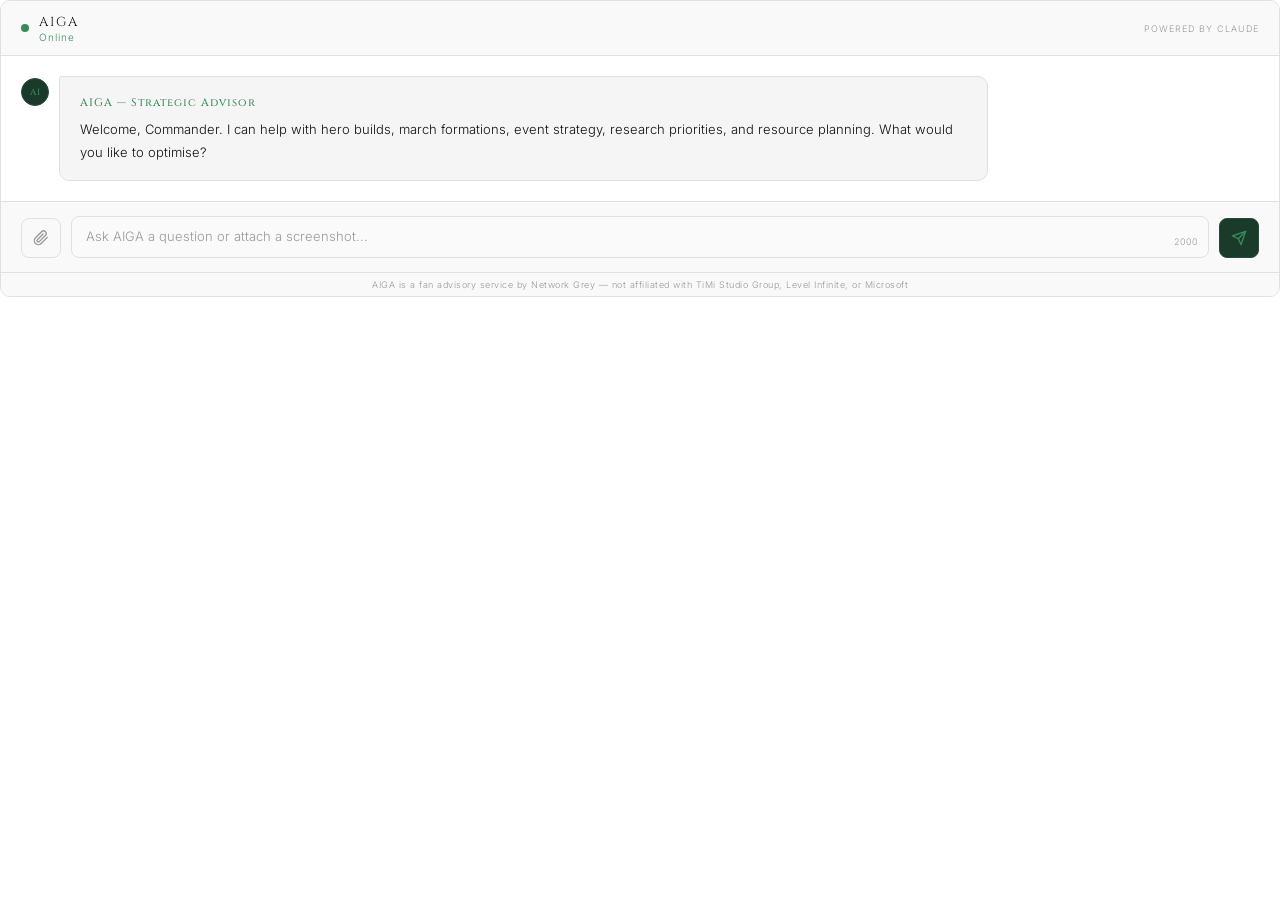
==== aiga_chat.html @ 9612c3ff "Add files via upload" ====
<!DOCTYPE html>
<html lang="en">
<head>
<meta charset="UTF-8">
<meta name="viewport" content="width=device-width, initial-scale=1.0">
<title>AIGA Advisor</title>
<link rel="preconnect" href="https://fonts.googleapis.com">
<link href="https://fonts.googleapis.com/css2?family=Cinzel:wght@400;600&family=Inter:wght@300;400;500&display=swap" rel="stylesheet">
<style>
  *, *::before, *::after { box-sizing: border-box; margin: 0; padding: 0; }

  :root {
    --bg:       #ffffff;
    --bg-card:  #f5f5f5;
    --bg-input: #fafafa;
    --border:   #e0e0e0;
    --text:     #111111;
    --muted:    #444444;
    --dim:      #999999;
    --accent:   #3a8a5a;
    --accent-lo:#1a3a2a;
    --user-bg:  #f0f7ff;
    --user-text:#1a3a5a;
    --error:    #fff0f0;
    --error-txt:#aa2222;
  }

  html, body {
    background: var(--bg);
    color: var(--text);
    font-family: 'Inter', system-ui, sans-serif;
    font-weight: 300;
    -webkit-font-smoothing: antialiased;
  }

  /* ── LAYOUT ──────────────────────────────────────── */
  .chat-shell {
    display: flex;
    flex-direction: column;
    max-width: 100%;
    border: 1px solid var(--border);
    border-radius: 10px;
    overflow: hidden;
  }

  /* ── TOPBAR ──────────────────────────────────────── */
  .topbar {
    flex-shrink: 0;
    background: #f9f9f9;
    border-bottom: 1px solid var(--border);
    padding: 12px 20px;
    display: flex;
    align-items: center;
    justify-content: space-between;
  }

  .topbar-left {
    display: flex;
    align-items: center;
    gap: 10px;
  }

  .status-dot {
    width: 8px;
    height: 8px;
    border-radius: 50%;
    background: var(--accent);
    animation: pulse 2.5s ease-in-out infinite;
    flex-shrink: 0;
  }

  @keyframes pulse {
    0%, 100% { opacity: 1; }
    50%       { opacity: 0.3; }
  }

  .topbar-name {
    font-family: 'Cinzel', serif;
    font-size: 13px;
    letter-spacing: 2px;
    color: var(--text);
  }

  .topbar-status {
    font-size: 10px;
    color: var(--accent);
    letter-spacing: 1px;
  }

  .topbar-right {
    font-size: 9px;
    color: var(--dim);
    letter-spacing: 1px;
    text-transform: uppercase;
  }

  /* ── MESSAGE HISTORY ─────────────────────────────── */
  .messages {
    overflow-y: auto;
    max-height: 420px;
    min-height: 0;
    padding: 20px;
    display: flex;
    flex-direction: column;
    gap: 16px;
    scroll-behavior: smooth;
    transition: max-height 0.3s ease;
  }

  .messages.has-messages {
    min-height: 80px;
  }

  .messages::-webkit-scrollbar { width: 4px; }
  .messages::-webkit-scrollbar-track { background: transparent; }
  .messages::-webkit-scrollbar-thumb { background: var(--border); border-radius: 2px; }

  /* ── MESSAGE ROWS ────────────────────────────────── */
  .msg-row {
    display: flex;
    gap: 10px;
    align-items: flex-start;
    animation: fadeIn 0.2s ease;
  }

  @keyframes fadeIn {
    from { opacity: 0; transform: translateY(6px); }
    to   { opacity: 1; transform: translateY(0); }
  }

  .msg-row.user { flex-direction: row-reverse; }

  .msg-avatar {
    width: 28px;
    height: 28px;
    border-radius: 50%;
    display: flex;
    align-items: center;
    justify-content: center;
    font-size: 10px;
    font-weight: 500;
    flex-shrink: 0;
    margin-top: 2px;
  }

  .msg-avatar.ai {
    background: var(--accent-lo);
    border: 1px solid #2a4a3a;
    color: var(--accent);
    font-family: 'Cinzel', serif;
    font-size: 9px;
    letter-spacing: 1px;
  }

  .msg-avatar.user {
    background: #1a2a3a;
    border: 1px solid #2a3a4a;
    color: #5a8aaa;
    font-size: 10px;
  }

  .msg-bubble {
    max-width: 75%;
    padding: 12px 16px;
    border-radius: 10px;
    font-size: 13px;
    line-height: 1.75;
    font-weight: 300;
  }

  .msg-bubble.ai {
    background: var(--bg-card);
    border: 1px solid var(--border);
    color: var(--text);
    border-top-left-radius: 2px;
  }

  .msg-bubble.user {
    background: var(--user-bg);
    border: 1px solid #2a3a4a;
    color: var(--user-text);
    border-top-right-radius: 2px;
  }

  .msg-bubble.error {
    background: var(--error);
    border: 1px solid #7a3a3a;
    color: var(--error-txt);
  }

  /* ── TYPING INDICATOR ────────────────────────────── */
  .typing-row {
    display: flex;
    gap: 10px;
    align-items: flex-start;
    animation: fadeIn 0.2s ease;
  }

  .typing-bubble {
    background: var(--bg-card);
    border: 1px solid var(--border);
    border-radius: 10px;
    border-top-left-radius: 2px;
    padding: 14px 18px;
    display: flex;
    gap: 5px;
    align-items: center;
  }

  .typing-dot {
    width: 6px;
    height: 6px;
    border-radius: 50%;
    background: var(--dim);
    animation: bounce 1.2s ease-in-out infinite;
  }

  .typing-dot:nth-child(2) { animation-delay: 0.2s; }
  .typing-dot:nth-child(3) { animation-delay: 0.4s; }

  @keyframes bounce {
    0%, 60%, 100% { transform: translateY(0); }
    30%           { transform: translateY(-5px); background: var(--accent); }
  }

  /* ── INPUT BAR ───────────────────────────────────── */
  .input-bar {
    flex-shrink: 0;
    background: #f9f9f9;
    border-top: 1px solid var(--border);
    padding: 14px 20px;
    display: flex;
    gap: 10px;
    align-items: flex-end;
  }

  .input-wrap {
    flex: 1;
    background: var(--bg-input);
    border: 1px solid var(--border);
    border-radius: 8px;
    display: flex;
    align-items: flex-end;
    transition: border-color 0.2s;
  }

  .input-wrap:focus-within { border-color: #3a4a3a; }

  textarea {
    flex: 1;
    background: transparent;
    border: none;
    outline: none;
    color: var(--text);
    font-family: 'Inter', system-ui, sans-serif;
    font-size: 13px;
    font-weight: 300;
    line-height: 1.5;
    padding: 10px 14px;
    resize: none;
    min-height: 40px;
    max-height: 120px;
    overflow-y: auto;
  }

  textarea::placeholder { color: var(--dim); }

  .char-count {
    font-size: 9px;
    color: var(--dim);
    padding: 0 10px 10px 0;
    align-self: flex-end;
    white-space: nowrap;
  }

  .char-count.warn { color: #aa6644; }

  .send-btn {
    width: 40px;
    height: 40px;
    border-radius: 8px;
    background: var(--accent-lo);
    border: 1px solid #2a4a3a;
    color: var(--accent);
    cursor: pointer;
    display: flex;
    align-items: center;
    justify-content: center;
    flex-shrink: 0;
    transition: background 0.2s, border-color 0.2s;
  }

  .send-btn:hover:not(:disabled) {
    background: #1e4a2e;
    border-color: #3a6a4a;
  }

  .send-btn:disabled {
    opacity: 0.3;
    cursor: not-allowed;
  }

  .send-btn svg {
    width: 16px;
    height: 16px;
    fill: none;
    stroke: currentColor;
    stroke-width: 2;
    stroke-linecap: round;
    stroke-linejoin: round;
  }

  /* ── WELCOME MESSAGE ─────────────────────────────── */
  .welcome {
    background: var(--bg-card);
    border: 1px solid var(--border);
    border-radius: 10px;
    border-top-left-radius: 2px;
    padding: 16px 20px;
    font-size: 13px;
    line-height: 1.75;
    color: var(--text);
    max-width: 75%;
  }

  .welcome strong {
    font-weight: 500;
    color: var(--accent);
    font-family: 'Cinzel', serif;
    font-size: 11px;
    letter-spacing: 1px;
    display: block;
    margin-bottom: 6px;
  }

  /* ── FOOTER NOTE ─────────────────────────────────── */
  .footer-note {
    flex-shrink: 0;
    text-align: center;
    padding: 6px 20px;
    font-size: 9px;
    color: var(--dim);
    letter-spacing: 0.5px;
    background: #f9f9f9;
    border-top: 1px solid var(--border);
  }


  /* ── ATTACH BUTTON ───────────────────────────────── */
  .attach-btn {
    width: 40px;
    height: 40px;
    border-radius: 8px;
    background: transparent;
    border: 1px solid var(--border);
    color: var(--dim);
    cursor: pointer;
    display: flex;
    align-items: center;
    justify-content: center;
    flex-shrink: 0;
    transition: background 0.2s, border-color 0.2s, color 0.2s;
  }

  .attach-btn:hover { background: var(--bg-card); border-color: var(--dim); color: var(--text); }
  .attach-btn.has-file { border-color: var(--accent); color: var(--accent); background: var(--accent-lo); }

  .attach-btn svg {
    width: 16px;
    height: 16px;
    fill: none;
    stroke: currentColor;
    stroke-width: 2;
    stroke-linecap: round;
    stroke-linejoin: round;
  }

  /* ── FILE PREVIEW ────────────────────────────────── */
  .file-preview {
    display: none;
    align-items: center;
    gap: 8px;
    padding: 6px 16px;
    background: var(--bg-card);
    border-top: 1px solid var(--border);
    font-size: 11px;
    color: var(--text);
  }

  .file-preview.visible { display: flex; }

  .file-preview-name {
    flex: 1;
    overflow: hidden;
    text-overflow: ellipsis;
    white-space: nowrap;
    font-weight: 400;
  }

  .file-preview-type {
    font-size: 9px;
    letter-spacing: 1px;
    text-transform: uppercase;
    color: var(--dim);
    padding: 2px 8px;
    border: 1px solid var(--border);
    border-radius: 10px;
  }

  .file-clear {
    background: none;
    border: none;
    color: var(--dim);
    cursor: pointer;
    font-size: 14px;
    line-height: 1;
    padding: 0 2px;
    transition: color 0.2s;
  }

  .file-clear:hover { color: var(--text); }

  /* ── RESPONSIVE ──────────────────────────────────── */
  @media (max-width: 480px) {
    .msg-bubble { max-width: 88%; font-size: 12px; }
    .topbar-right { display: none; }
  }
</style>
</head>
<body>

<div class="chat-shell">

  <!-- TOPBAR -->
  <div class="topbar">
    <div class="topbar-left">
      <div class="status-dot"></div>
      <div>
        <div class="topbar-name">AIGA</div>
        <div class="topbar-status">Online</div>
      </div>
    </div>
    <div class="topbar-right">Powered by Claude</div>
  </div>

  <!-- MESSAGES -->
  <div class="messages" id="messages">
    <div style="display:flex; gap:10px; align-items:flex-start;">
      <div class="msg-avatar ai">AI</div>
      <div class="welcome">
        <strong>AIGA — Strategic Advisor</strong>
        Welcome, Commander. I can help with hero builds, march formations, event strategy, research priorities, and resource planning. What would you like to optimise?
      </div>
    </div>
  </div>

  <!-- FILE INPUT (hidden) -->
  <input type="file" id="fileInput" accept=".pdf,.jpg,.jpeg,.png,.webp" style="display:none" aria-label="Attach file">

  <!-- FILE PREVIEW STRIP -->
  <div class="file-preview" id="filePreview">
    <svg width="12" height="12" viewBox="0 0 24 24" fill="none" stroke="currentColor" stroke-width="2" stroke-linecap="round" stroke-linejoin="round"><path d="M21.44 11.05l-9.19 9.19a6 6 0 01-8.49-8.49l9.19-9.19a4 4 0 015.66 5.66l-9.2 9.19a2 2 0 01-2.83-2.83l8.49-8.48"/></svg>
    <span class="file-preview-name" id="filePreviewName"></span>
    <span class="file-preview-type" id="filePreviewType"></span>
    <button class="file-clear" id="fileClear" aria-label="Remove file">&#x2715;</button>
  </div>

  <!-- INPUT BAR -->
  <div class="input-bar">
    <button class="attach-btn" id="attachBtn" aria-label="Attach image or PDF">
      <svg viewBox="0 0 24 24"><path d="M21.44 11.05l-9.19 9.19a6 6 0 01-8.49-8.49l9.19-9.19a4 4 0 015.66 5.66l-9.2 9.19a2 2 0 01-2.83-2.83l8.49-8.48"/></svg>
    </button>
    <div class="input-wrap">
      <textarea
        id="input"
        placeholder="Ask AIGA a question or attach a screenshot..."
        rows="1"
        maxlength="2000"
        aria-label="Message input"></textarea>
      <span class="char-count" id="charCount">2000</span>
    </div>
    <button class="send-btn" id="sendBtn" aria-label="Send message">
      <svg viewBox="0 0 24 24"><line x1="22" y1="2" x2="11" y2="13"/><polygon points="22 2 15 22 11 13 2 9 22 2"/></svg>
    </button>
  </div>

  <!-- FOOTER NOTE -->
  <div class="footer-note">
    AIGA is a fan advisory service by Network Grey — not affiliated with TiMi Studio Group, Level Infinite, or Microsoft
  </div>

</div>

<script>
  // ── State ────────────────────────────────────────────
  let sessionId  = null;
  let isWaiting  = false;
  let attachedFile = null; // { base64, media_type, name, ext }

  const messages       = document.getElementById('messages');
  const input          = document.getElementById('input');
  const sendBtn        = document.getElementById('sendBtn');
  const charCount      = document.getElementById('charCount');
  const attachBtn      = document.getElementById('attachBtn');
  const fileInput      = document.getElementById('fileInput');
  const filePreview    = document.getElementById('filePreview');
  const filePreviewName = document.getElementById('filePreviewName');
  const filePreviewType = document.getElementById('filePreviewType');
  const fileClear      = document.getElementById('fileClear');

  // ── Auto-resize textarea ─────────────────────────────
  input.addEventListener('input', () => {
    input.style.height = 'auto';
    input.style.height = Math.min(input.scrollHeight, 120) + 'px';

    const remaining = 2000 - input.value.length;
    charCount.textContent = remaining;
    charCount.classList.toggle('warn', remaining < 200);
  });

  // ── Enter to send (Shift+Enter for newline) ──────────
  input.addEventListener('keydown', (e) => {
    if (e.key === 'Enter' && !e.shiftKey) {
      e.preventDefault();
      send();
    }
  });

  sendBtn.addEventListener('click', send);

  // ── Attach button ─────────────────────────────────────
  attachBtn.addEventListener('click', () => fileInput.click());

  // ── File selected ─────────────────────────────────────
  fileInput.addEventListener('change', () => {
    const file = fileInput.files[0];
    if (!file) return;

    const maxSize = 5 * 1024 * 1024; // 5MB
    if (file.size > maxSize) {
      appendError('File too large — maximum 5MB.');
      fileInput.value = '';
      return;
    }

    const allowed = ['image/jpeg', 'image/png', 'image/webp', 'application/pdf'];
    if (!allowed.includes(file.type)) {
      appendError('Unsupported file type. Please attach a JPG, PNG, WEBP, or PDF.');
      fileInput.value = '';
      return;
    }

    const reader = new FileReader();
    reader.onload = (e) => {
      const base64 = e.target.result.split(',')[1];
      attachedFile = { base64, media_type: file.type, name: file.name };

      // Show preview strip
      filePreviewName.textContent = file.name;
      const ext = file.type === 'application/pdf' ? 'PDF' : file.type.split('/')[1].toUpperCase();
      filePreviewType.textContent = ext;
      filePreview.classList.add('visible');
      attachBtn.classList.add('has-file');
    };
    reader.readAsDataURL(file);
  });

  // ── Clear attached file ───────────────────────────────
  fileClear.addEventListener('click', clearFile);

  function clearFile() {
    attachedFile = null;
    fileInput.value = '';
    filePreview.classList.remove('visible');
    attachBtn.classList.remove('has-file');
  }

  // ── Append a message bubble ──────────────────────────
  function appendMessage(text, role) {
    const row = document.createElement('div');
    row.className = 'msg-row ' + role;

    const avatar = document.createElement('div');
    avatar.className = 'msg-avatar ' + role;
    avatar.textContent = role === 'ai' ? 'AI' : 'U';

    const bubble = document.createElement('div');
    bubble.className = 'msg-bubble ' + role;
    bubble.textContent = text;

    row.appendChild(avatar);
    row.appendChild(bubble);
    messages.appendChild(row);
    messages.classList.add('has-messages');
    scrollToBottom();
    return bubble;
  }

  // ── Append error bubble ──────────────────────────────
  function appendError(text) {
    const row = document.createElement('div');
    row.className = 'msg-row ai';

    const avatar = document.createElement('div');
    avatar.className = 'msg-avatar ai';
    avatar.textContent = 'AI';

    const bubble = document.createElement('div');
    bubble.className = 'msg-bubble error';
    bubble.textContent = text;

    row.appendChild(avatar);
    row.appendChild(bubble);
    messages.appendChild(row);
    scrollToBottom();
  }

  // ── Show/hide typing indicator ───────────────────────
  function showTyping() {
    const row = document.createElement('div');
    row.className = 'typing-row';
    row.id = 'typing';

    const avatar = document.createElement('div');
    avatar.className = 'msg-avatar ai';
    avatar.textContent = 'AI';

    const bubble = document.createElement('div');
    bubble.className = 'typing-bubble';
    bubble.innerHTML = '<div class="typing-dot"></div><div class="typing-dot"></div><div class="typing-dot"></div>';

    row.appendChild(avatar);
    row.appendChild(bubble);
    messages.appendChild(row);
    scrollToBottom();
  }

  function hideTyping() {
    const t = document.getElementById('typing');
    if (t) t.remove();
  }

  // ── Scroll to bottom ─────────────────────────────────
  function scrollToBottom() {
    messages.scrollTop = messages.scrollHeight;
  }

  // ── Set UI state ─────────────────────────────────────
  function setWaiting(state) {
    isWaiting = state;
    sendBtn.disabled = state;
    input.disabled = state;
  }

  // ── Send message ─────────────────────────────────────
  async function send() {
    const text = input.value.trim();
    if ((!text && !attachedFile) || isWaiting) return;

    // Clear input
    input.value = '';
    input.style.height = 'auto';
    charCount.textContent = '2000';
    charCount.classList.remove('warn');

    // Show user message
    const displayText = text || (attachedFile ? attachedFile.name : '');
    appendMessage(displayText + (attachedFile && text ? '' : attachedFile ? ' [screenshot attached]' : ''), 'user');

    // Build payload
    const payload = { message: text || 'Please analyse this screenshot.', session_id: sessionId };
    if (attachedFile) {
      payload.file_data  = attachedFile.base64;
      payload.file_type  = attachedFile.media_type;
      payload.file_name  = attachedFile.name;
    }

    // Clear file
    clearFile();
    setWaiting(true);
    showTyping();

    try {
      const res = await fetch('/chat', {
        method: 'POST',
        headers: { 'Content-Type': 'application/json' },
        body: JSON.stringify(payload)
      });

      const data = await res.json();
      hideTyping();

      if (!res.ok || data.error) {
        appendError(data.error || 'Something went wrong — please try again.');
      } else {
        sessionId = data.session_id;
        appendMessage(data.response, 'ai');
      }

    } catch (err) {
      hideTyping();
      appendError('Could not reach AIGA — check your connection and try again.');
    }

    setWaiting(false);
    input.focus();
  }
</script>

</body>
</html>
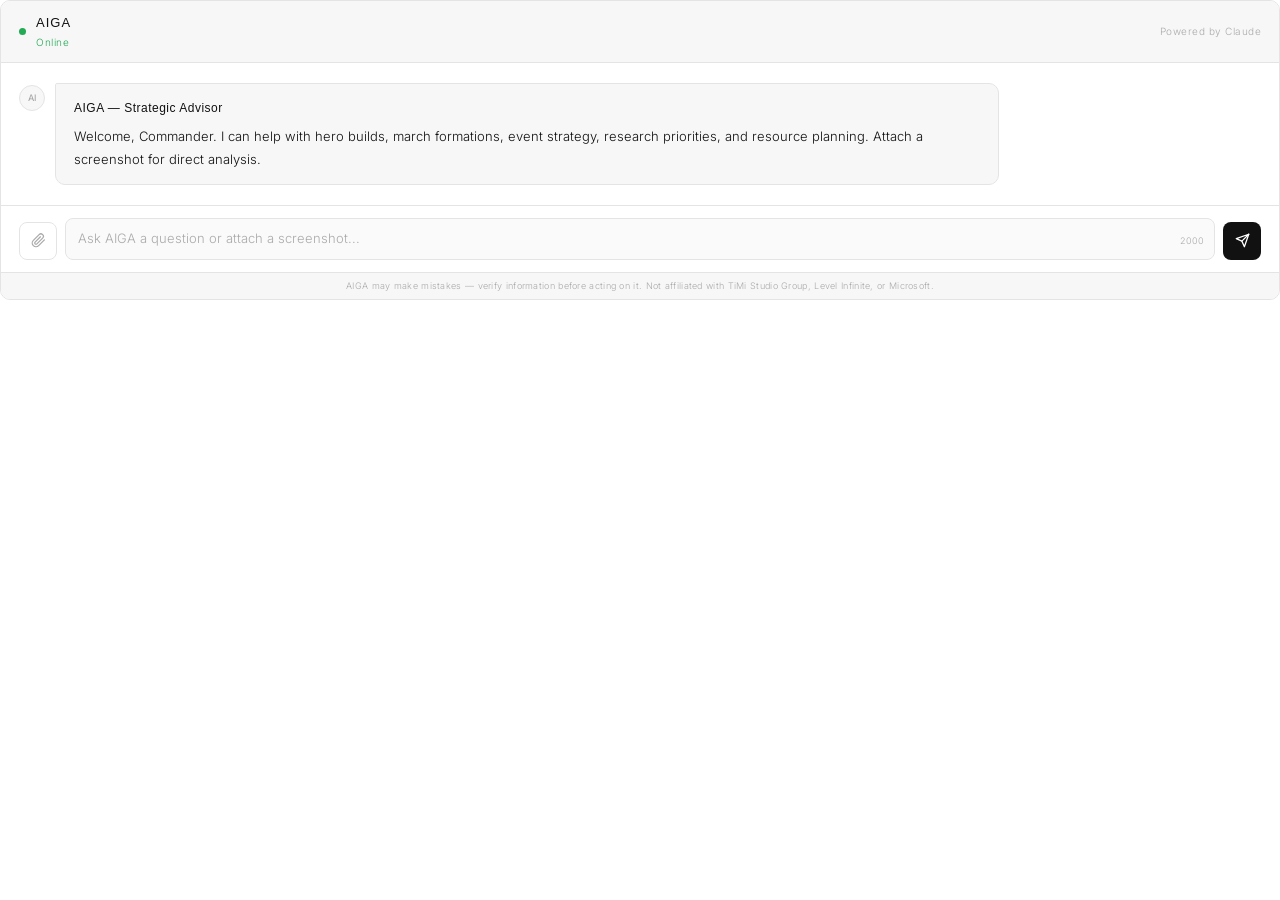
==== commit dcc93947: "Add files via upload" ====
--- a/aiga_chat.html
+++ b/aiga_chat.html
@@ -5,24 +5,25 @@
 <meta name="viewport" content="width=device-width, initial-scale=1.0">
 <title>AIGA Advisor</title>
 <link rel="preconnect" href="https://fonts.googleapis.com">
-<link href="https://fonts.googleapis.com/css2?family=Cinzel:wght@400;600&family=Inter:wght@300;400;500&display=swap" rel="stylesheet">
+<link href="https://fonts.googleapis.com/css2?family=Google+Sans+Flex&family=Inter:wght@300;400;500&display=swap" rel="stylesheet">
 <style>
   *, *::before, *::after { box-sizing: border-box; margin: 0; padding: 0; }
 
   :root {
-    --bg:       #ffffff;
-    --bg-card:  #f5f5f5;
-    --bg-input: #fafafa;
-    --border:   #e0e0e0;
-    --text:     #111111;
-    --muted:    #444444;
-    --dim:      #999999;
-    --accent:   #3a8a5a;
-    --accent-lo:#1a3a2a;
-    --user-bg:  #f0f7ff;
-    --user-text:#1a3a5a;
-    --error:    #fff0f0;
-    --error-txt:#aa2222;
+    --bg:         #ffffff;
+    --bg-card:    #f7f7f7;
+    --bg-input:   #fafafa;
+    --border:     #e4e4e4;
+    --border-hi:  #cccccc;
+    --text:       #111111;
+    --dim:        #aaaaaa;
+    --send-bg:    #111111;
+    --send-color: #ffffff;
+    --user-bg:    #111111;
+    --user-text:  #ffffff;
+    --error-bg:   #fff2f2;
+    --error-text: #aa2222;
+    --attach-active: #22aa55;
   }
 
   html, body {
@@ -30,10 +31,12 @@
     color: var(--text);
     font-family: 'Inter', system-ui, sans-serif;
     font-weight: 300;
+    font-size: 14px;
+    line-height: 1.6;
     -webkit-font-smoothing: antialiased;
   }
 
-  /* ── LAYOUT ──────────────────────────────────────── */
+  /* ── SHELL ───────────────────────────────────────── */
   .chat-shell {
     display: flex;
     flex-direction: column;
@@ -41,14 +44,15 @@
     border: 1px solid var(--border);
     border-radius: 10px;
     overflow: hidden;
+    background: var(--bg);
   }
 
   /* ── TOPBAR ──────────────────────────────────────── */
   .topbar {
     flex-shrink: 0;
-    background: #f9f9f9;
+    background: var(--bg-card);
     border-bottom: 1px solid var(--border);
-    padding: 12px 20px;
+    padding: 12px 18px;
     display: flex;
     align-items: center;
     justify-content: space-between;
@@ -61,55 +65,53 @@
   }
 
   .status-dot {
-    width: 8px;
-    height: 8px;
+    width: 7px;
+    height: 7px;
     border-radius: 50%;
-    background: var(--accent);
+    background: #22aa55;
     animation: pulse 2.5s ease-in-out infinite;
     flex-shrink: 0;
   }
 
   @keyframes pulse {
     0%, 100% { opacity: 1; }
-    50%       { opacity: 0.3; }
+    50%       { opacity: 0.4; }
   }
 
   .topbar-name {
-    font-family: 'Cinzel', serif;
+    font-family: 'Google Sans Flex', sans-serif;
     font-size: 13px;
-    letter-spacing: 2px;
+    font-weight: 500;
+    letter-spacing: 1px;
     color: var(--text);
   }
 
   .topbar-status {
     font-size: 10px;
-    color: var(--accent);
-    letter-spacing: 1px;
+    color: #22aa55;
+    letter-spacing: 0.5px;
   }
 
   .topbar-right {
-    font-size: 9px;
+    font-size: 10px;
     color: var(--dim);
-    letter-spacing: 1px;
-    text-transform: uppercase;
-  }
-
-  /* ── MESSAGE HISTORY ─────────────────────────────── */
+    letter-spacing: 0.5px;
+  }
+
+  /* ── MESSAGES ────────────────────────────────────── */
   .messages {
     overflow-y: auto;
     max-height: 420px;
     min-height: 0;
-    padding: 20px;
+    padding: 20px 18px;
     display: flex;
     flex-direction: column;
-    gap: 16px;
+    gap: 14px;
     scroll-behavior: smooth;
     transition: max-height 0.3s ease;
   }
 
-  .messages.has-messages {
-    min-height: 80px;
-  }
+  .messages.has-messages { min-height: 80px; }
 
   .messages::-webkit-scrollbar { width: 4px; }
   .messages::-webkit-scrollbar-track { background: transparent; }
@@ -120,48 +122,36 @@
     display: flex;
     gap: 10px;
     align-items: flex-start;
-    animation: fadeIn 0.2s ease;
+    animation: fadeIn 0.18s ease;
   }
 
   @keyframes fadeIn {
-    from { opacity: 0; transform: translateY(6px); }
+    from { opacity: 0; transform: translateY(4px); }
     to   { opacity: 1; transform: translateY(0); }
   }
 
   .msg-row.user { flex-direction: row-reverse; }
 
   .msg-avatar {
-    width: 28px;
-    height: 28px;
+    width: 26px;
+    height: 26px;
     border-radius: 50%;
     display: flex;
     align-items: center;
     justify-content: center;
-    font-size: 10px;
+    font-size: 9px;
     font-weight: 500;
     flex-shrink: 0;
     margin-top: 2px;
-  }
-
-  .msg-avatar.ai {
-    background: var(--accent-lo);
-    border: 1px solid #2a4a3a;
-    color: var(--accent);
-    font-family: 'Cinzel', serif;
-    font-size: 9px;
-    letter-spacing: 1px;
-  }
-
-  .msg-avatar.user {
-    background: #1a2a3a;
-    border: 1px solid #2a3a4a;
-    color: #5a8aaa;
-    font-size: 10px;
-  }
+    border: 1px solid var(--border);
+  }
+
+  .msg-avatar.ai   { background: var(--bg-card); color: var(--dim); }
+  .msg-avatar.user { background: var(--user-bg); color: var(--user-text); border-color: var(--user-bg); }
 
   .msg-bubble {
-    max-width: 75%;
-    padding: 12px 16px;
+    max-width: 76%;
+    padding: 11px 15px;
     border-radius: 10px;
     font-size: 13px;
     line-height: 1.75;
@@ -177,15 +167,14 @@
 
   .msg-bubble.user {
     background: var(--user-bg);
-    border: 1px solid #2a3a4a;
     color: var(--user-text);
     border-top-right-radius: 2px;
   }
 
   .msg-bubble.error {
-    background: var(--error);
-    border: 1px solid #7a3a3a;
-    color: var(--error-txt);
+    background: var(--error-bg);
+    border: 1px solid #ffcccc;
+    color: var(--error-text);
   }
 
   /* ── TYPING INDICATOR ────────────────────────────── */
@@ -193,7 +182,7 @@
     display: flex;
     gap: 10px;
     align-items: flex-start;
-    animation: fadeIn 0.2s ease;
+    animation: fadeIn 0.18s ease;
   }
 
   .typing-bubble {
@@ -201,15 +190,15 @@
     border: 1px solid var(--border);
     border-radius: 10px;
     border-top-left-radius: 2px;
-    padding: 14px 18px;
+    padding: 13px 16px;
     display: flex;
     gap: 5px;
     align-items: center;
   }
 
   .typing-dot {
-    width: 6px;
-    height: 6px;
+    width: 5px;
+    height: 5px;
     border-radius: 50%;
     background: var(--dim);
     animation: bounce 1.2s ease-in-out infinite;
@@ -220,168 +209,39 @@
 
   @keyframes bounce {
     0%, 60%, 100% { transform: translateY(0); }
-    30%           { transform: translateY(-5px); background: var(--accent); }
-  }
-
-  /* ── INPUT BAR ───────────────────────────────────── */
-  .input-bar {
-    flex-shrink: 0;
-    background: #f9f9f9;
-    border-top: 1px solid var(--border);
-    padding: 14px 20px;
-    display: flex;
-    gap: 10px;
-    align-items: flex-end;
-  }
-
-  .input-wrap {
-    flex: 1;
-    background: var(--bg-input);
-    border: 1px solid var(--border);
-    border-radius: 8px;
-    display: flex;
-    align-items: flex-end;
-    transition: border-color 0.2s;
-  }
-
-  .input-wrap:focus-within { border-color: #3a4a3a; }
-
-  textarea {
-    flex: 1;
-    background: transparent;
-    border: none;
-    outline: none;
-    color: var(--text);
-    font-family: 'Inter', system-ui, sans-serif;
-    font-size: 13px;
-    font-weight: 300;
-    line-height: 1.5;
-    padding: 10px 14px;
-    resize: none;
-    min-height: 40px;
-    max-height: 120px;
-    overflow-y: auto;
-  }
-
-  textarea::placeholder { color: var(--dim); }
-
-  .char-count {
-    font-size: 9px;
-    color: var(--dim);
-    padding: 0 10px 10px 0;
-    align-self: flex-end;
-    white-space: nowrap;
-  }
-
-  .char-count.warn { color: #aa6644; }
-
-  .send-btn {
-    width: 40px;
-    height: 40px;
-    border-radius: 8px;
-    background: var(--accent-lo);
-    border: 1px solid #2a4a3a;
-    color: var(--accent);
-    cursor: pointer;
-    display: flex;
-    align-items: center;
-    justify-content: center;
-    flex-shrink: 0;
-    transition: background 0.2s, border-color 0.2s;
-  }
-
-  .send-btn:hover:not(:disabled) {
-    background: #1e4a2e;
-    border-color: #3a6a4a;
-  }
-
-  .send-btn:disabled {
-    opacity: 0.3;
-    cursor: not-allowed;
-  }
-
-  .send-btn svg {
-    width: 16px;
-    height: 16px;
-    fill: none;
-    stroke: currentColor;
-    stroke-width: 2;
-    stroke-linecap: round;
-    stroke-linejoin: round;
-  }
-
-  /* ── WELCOME MESSAGE ─────────────────────────────── */
+    30%           { transform: translateY(-5px); background: #888; }
+  }
+
+  /* ── WELCOME ─────────────────────────────────────── */
   .welcome {
     background: var(--bg-card);
     border: 1px solid var(--border);
     border-radius: 10px;
     border-top-left-radius: 2px;
-    padding: 16px 20px;
+    padding: 14px 18px;
     font-size: 13px;
     line-height: 1.75;
     color: var(--text);
-    max-width: 75%;
+    max-width: 76%;
   }
 
   .welcome strong {
+    font-family: 'Google Sans Flex', sans-serif;
     font-weight: 500;
-    color: var(--accent);
-    font-family: 'Cinzel', serif;
-    font-size: 11px;
-    letter-spacing: 1px;
+    font-size: 12px;
+    color: var(--text);
     display: block;
     margin-bottom: 6px;
-  }
-
-  /* ── FOOTER NOTE ─────────────────────────────────── */
-  .footer-note {
-    flex-shrink: 0;
-    text-align: center;
-    padding: 6px 20px;
-    font-size: 9px;
-    color: var(--dim);
     letter-spacing: 0.5px;
-    background: #f9f9f9;
-    border-top: 1px solid var(--border);
-  }
-
-
-  /* ── ATTACH BUTTON ───────────────────────────────── */
-  .attach-btn {
-    width: 40px;
-    height: 40px;
-    border-radius: 8px;
-    background: transparent;
-    border: 1px solid var(--border);
-    color: var(--dim);
-    cursor: pointer;
-    display: flex;
-    align-items: center;
-    justify-content: center;
-    flex-shrink: 0;
-    transition: background 0.2s, border-color 0.2s, color 0.2s;
-  }
-
-  .attach-btn:hover { background: var(--bg-card); border-color: var(--dim); color: var(--text); }
-  .attach-btn.has-file { border-color: var(--accent); color: var(--accent); background: var(--accent-lo); }
-
-  .attach-btn svg {
-    width: 16px;
-    height: 16px;
-    fill: none;
-    stroke: currentColor;
-    stroke-width: 2;
-    stroke-linecap: round;
-    stroke-linejoin: round;
-  }
-
-  /* ── FILE PREVIEW ────────────────────────────────── */
+  }
+
+  /* ── FILE PREVIEW STRIP ──────────────────────────── */
   .file-preview {
     display: none;
     align-items: center;
     gap: 8px;
-    padding: 6px 16px;
-    background: var(--bg-card);
+    padding: 7px 18px;
+    background: #f0faf4;
     border-top: 1px solid var(--border);
     font-size: 11px;
     color: var(--text);
@@ -401,9 +261,9 @@
     font-size: 9px;
     letter-spacing: 1px;
     text-transform: uppercase;
-    color: var(--dim);
+    color: #555;
     padding: 2px 8px;
-    border: 1px solid var(--border);
+    border: 1px solid var(--border-hi);
     border-radius: 10px;
   }
 
@@ -415,10 +275,144 @@
     font-size: 14px;
     line-height: 1;
     padding: 0 2px;
-    transition: color 0.2s;
+    transition: color 0.15s;
   }
 
   .file-clear:hover { color: var(--text); }
+
+  /* ── INPUT BAR ───────────────────────────────────── */
+  .input-bar {
+    flex-shrink: 0;
+    background: var(--bg);
+    border-top: 1px solid var(--border);
+    padding: 12px 18px;
+    display: flex;
+    gap: 8px;
+    align-items: flex-end;
+  }
+
+  /* ── ATTACH BUTTON ───────────────────────────────── */
+  .attach-btn {
+    width: 38px;
+    height: 38px;
+    border-radius: 8px;
+    background: transparent;
+    border: 1px solid var(--border);
+    color: var(--dim);
+    cursor: pointer;
+    display: flex;
+    align-items: center;
+    justify-content: center;
+    flex-shrink: 0;
+    transition: all 0.15s;
+  }
+
+  .attach-btn:hover:not(:disabled) {
+    background: var(--bg-card);
+    border-color: var(--border-hi);
+    color: var(--text);
+  }
+
+  .attach-btn.has-file {
+    border-color: var(--attach-active);
+    color: var(--attach-active);
+    background: #f0faf4;
+  }
+
+  .attach-btn:disabled { opacity: 0.3; cursor: not-allowed; }
+
+  .attach-btn svg {
+    width: 15px;
+    height: 15px;
+    fill: none;
+    stroke: currentColor;
+    stroke-width: 2;
+    stroke-linecap: round;
+    stroke-linejoin: round;
+  }
+
+  /* ── INPUT WRAP ──────────────────────────────────── */
+  .input-wrap {
+    flex: 1;
+    background: var(--bg-input);
+    border: 1px solid var(--border);
+    border-radius: 8px;
+    display: flex;
+    align-items: flex-end;
+    transition: border-color 0.15s;
+  }
+
+  .input-wrap:focus-within { border-color: var(--border-hi); }
+
+  textarea {
+    flex: 1;
+    background: transparent;
+    border: none;
+    outline: none;
+    color: var(--text);
+    font-family: 'Inter', system-ui, sans-serif;
+    font-size: 13px;
+    font-weight: 300;
+    line-height: 1.5;
+    padding: 10px 12px;
+    resize: none;
+    min-height: 38px;
+    max-height: 120px;
+    overflow-y: auto;
+  }
+
+  textarea::placeholder { color: var(--dim); }
+
+  .char-count {
+    font-size: 9px;
+    color: var(--dim);
+    padding: 0 10px 10px 0;
+    align-self: flex-end;
+    white-space: nowrap;
+  }
+
+  .char-count.warn { color: #cc6633; }
+
+  /* ── SEND BUTTON ─────────────────────────────────── */
+  .send-btn {
+    width: 38px;
+    height: 38px;
+    border-radius: 8px;
+    background: var(--send-bg);
+    border: none;
+    color: var(--send-color);
+    cursor: pointer;
+    display: flex;
+    align-items: center;
+    justify-content: center;
+    flex-shrink: 0;
+    transition: opacity 0.15s;
+  }
+
+  .send-btn:hover:not(:disabled) { opacity: 0.8; }
+  .send-btn:disabled { opacity: 0.25; cursor: not-allowed; }
+
+  .send-btn svg {
+    width: 15px;
+    height: 15px;
+    fill: none;
+    stroke: currentColor;
+    stroke-width: 2;
+    stroke-linecap: round;
+    stroke-linejoin: round;
+  }
+
+  /* ── FOOTER ──────────────────────────────────────── */
+  .footer-note {
+    flex-shrink: 0;
+    text-align: center;
+    padding: 6px 18px;
+    font-size: 9px;
+    color: var(--dim);
+    letter-spacing: 0.3px;
+    background: var(--bg-card);
+    border-top: 1px solid var(--border);
+  }
 
   /* ── RESPONSIVE ──────────────────────────────────── */
   @media (max-width: 480px) {
@@ -449,7 +443,7 @@
       <div class="msg-avatar ai">AI</div>
       <div class="welcome">
         <strong>AIGA — Strategic Advisor</strong>
-        Welcome, Commander. I can help with hero builds, march formations, event strategy, research priorities, and resource planning. What would you like to optimise?
+        Welcome, Commander. I can help with hero builds, march formations, event strategy, research priorities, and resource planning. Attach a screenshot for direct analysis.
       </div>
     </div>
   </div>
@@ -459,7 +453,9 @@
 
   <!-- FILE PREVIEW STRIP -->
   <div class="file-preview" id="filePreview">
-    <svg width="12" height="12" viewBox="0 0 24 24" fill="none" stroke="currentColor" stroke-width="2" stroke-linecap="round" stroke-linejoin="round"><path d="M21.44 11.05l-9.19 9.19a6 6 0 01-8.49-8.49l9.19-9.19a4 4 0 015.66 5.66l-9.2 9.19a2 2 0 01-2.83-2.83l8.49-8.48"/></svg>
+    <svg width="12" height="12" viewBox="0 0 24 24" fill="none" stroke="currentColor" stroke-width="2" stroke-linecap="round" stroke-linejoin="round">
+      <path d="M21.44 11.05l-9.19 9.19a6 6 0 01-8.49-8.49l9.19-9.19a4 4 0 015.66 5.66l-9.2 9.19a2 2 0 01-2.83-2.83l8.49-8.48"/>
+    </svg>
     <span class="file-preview-name" id="filePreviewName"></span>
     <span class="file-preview-type" id="filePreviewType"></span>
     <button class="file-clear" id="fileClear" aria-label="Remove file">&#x2715;</button>
@@ -468,7 +464,9 @@
   <!-- INPUT BAR -->
   <div class="input-bar">
     <button class="attach-btn" id="attachBtn" aria-label="Attach image or PDF">
-      <svg viewBox="0 0 24 24"><path d="M21.44 11.05l-9.19 9.19a6 6 0 01-8.49-8.49l9.19-9.19a4 4 0 015.66 5.66l-9.2 9.19a2 2 0 01-2.83-2.83l8.49-8.48"/></svg>
+      <svg viewBox="0 0 24 24">
+        <path d="M21.44 11.05l-9.19 9.19a6 6 0 01-8.49-8.49l9.19-9.19a4 4 0 015.66 5.66l-9.2 9.19a2 2 0 01-2.83-2.83l8.49-8.48"/>
+      </svg>
     </button>
     <div class="input-wrap">
       <textarea
@@ -486,39 +484,38 @@
 
   <!-- FOOTER NOTE -->
   <div class="footer-note">
-    AIGA is a fan advisory service by Network Grey — not affiliated with TiMi Studio Group, Level Infinite, or Microsoft
+    AIGA may make mistakes — verify information before acting on it. Not affiliated with TiMi Studio Group, Level Infinite, or Microsoft.
   </div>
 
 </div>
 
 <script>
-  // ── State ────────────────────────────────────────────
-  let sessionId  = null;
-  let isWaiting  = false;
-  let attachedFile = null; // { base64, media_type, name, ext }
-
-  const messages       = document.getElementById('messages');
-  const input          = document.getElementById('input');
-  const sendBtn        = document.getElementById('sendBtn');
-  const charCount      = document.getElementById('charCount');
-  const attachBtn      = document.getElementById('attachBtn');
-  const fileInput      = document.getElementById('fileInput');
-  const filePreview    = document.getElementById('filePreview');
+  // ── State ─────────────────────────────────────────────
+  let sessionId    = null;
+  let isWaiting    = false;
+  let attachedFile = null;
+
+  const messages        = document.getElementById('messages');
+  const input           = document.getElementById('input');
+  const sendBtn         = document.getElementById('sendBtn');
+  const charCount       = document.getElementById('charCount');
+  const attachBtn       = document.getElementById('attachBtn');
+  const fileInput       = document.getElementById('fileInput');
+  const filePreview     = document.getElementById('filePreview');
   const filePreviewName = document.getElementById('filePreviewName');
   const filePreviewType = document.getElementById('filePreviewType');
-  const fileClear      = document.getElementById('fileClear');
-
-  // ── Auto-resize textarea ─────────────────────────────
+  const fileClear       = document.getElementById('fileClear');
+
+  // ── Auto-resize textarea ──────────────────────────────
   input.addEventListener('input', () => {
     input.style.height = 'auto';
     input.style.height = Math.min(input.scrollHeight, 120) + 'px';
-
     const remaining = 2000 - input.value.length;
     charCount.textContent = remaining;
     charCount.classList.toggle('warn', remaining < 200);
   });
 
-  // ── Enter to send (Shift+Enter for newline) ──────────
+  // ── Enter to send ─────────────────────────────────────
   input.addEventListener('keydown', (e) => {
     if (e.key === 'Enter' && !e.shiftKey) {
       e.preventDefault();
@@ -536,8 +533,7 @@
     const file = fileInput.files[0];
     if (!file) return;
 
-    const maxSize = 5 * 1024 * 1024; // 5MB
-    if (file.size > maxSize) {
+    if (file.size > 5 * 1024 * 1024) {
       appendError('File too large — maximum 5MB.');
       fileInput.value = '';
       return;
@@ -545,27 +541,27 @@
 
     const allowed = ['image/jpeg', 'image/png', 'image/webp', 'application/pdf'];
     if (!allowed.includes(file.type)) {
-      appendError('Unsupported file type. Please attach a JPG, PNG, WEBP, or PDF.');
+      appendError('Unsupported file — please attach a JPG, PNG, WEBP, or PDF.');
       fileInput.value = '';
       return;
     }
 
     const reader = new FileReader();
     reader.onload = (e) => {
-      const base64 = e.target.result.split(',')[1];
-      attachedFile = { base64, media_type: file.type, name: file.name };
-
-      // Show preview strip
+      attachedFile = {
+        base64:     e.target.result.split(',')[1],
+        media_type: file.type,
+        name:       file.name
+      };
       filePreviewName.textContent = file.name;
-      const ext = file.type === 'application/pdf' ? 'PDF' : file.type.split('/')[1].toUpperCase();
-      filePreviewType.textContent = ext;
+      filePreviewType.textContent = file.type === 'application/pdf' ? 'PDF' : file.type.split('/')[1].toUpperCase();
       filePreview.classList.add('visible');
       attachBtn.classList.add('has-file');
     };
     reader.readAsDataURL(file);
   });
 
-  // ── Clear attached file ───────────────────────────────
+  // ── Clear file ────────────────────────────────────────
   fileClear.addEventListener('click', clearFile);
 
   function clearFile() {
@@ -575,19 +571,16 @@
     attachBtn.classList.remove('has-file');
   }
 
-  // ── Append a message bubble ──────────────────────────
+  // ── Append message ────────────────────────────────────
   function appendMessage(text, role) {
-    const row = document.createElement('div');
+    const row    = document.createElement('div');
     row.className = 'msg-row ' + role;
-
     const avatar = document.createElement('div');
     avatar.className = 'msg-avatar ' + role;
     avatar.textContent = role === 'ai' ? 'AI' : 'U';
-
     const bubble = document.createElement('div');
     bubble.className = 'msg-bubble ' + role;
     bubble.textContent = text;
-
     row.appendChild(avatar);
     row.appendChild(bubble);
     messages.appendChild(row);
@@ -596,39 +589,33 @@
     return bubble;
   }
 
-  // ── Append error bubble ──────────────────────────────
+  // ── Append error ──────────────────────────────────────
   function appendError(text) {
-    const row = document.createElement('div');
+    const row    = document.createElement('div');
     row.className = 'msg-row ai';
-
     const avatar = document.createElement('div');
     avatar.className = 'msg-avatar ai';
     avatar.textContent = 'AI';
-
     const bubble = document.createElement('div');
     bubble.className = 'msg-bubble error';
     bubble.textContent = text;
-
     row.appendChild(avatar);
     row.appendChild(bubble);
     messages.appendChild(row);
     scrollToBottom();
   }
 
-  // ── Show/hide typing indicator ───────────────────────
+  // ── Typing indicator ──────────────────────────────────
   function showTyping() {
     const row = document.createElement('div');
     row.className = 'typing-row';
     row.id = 'typing';
-
     const avatar = document.createElement('div');
     avatar.className = 'msg-avatar ai';
     avatar.textContent = 'AI';
-
     const bubble = document.createElement('div');
     bubble.className = 'typing-bubble';
     bubble.innerHTML = '<div class="typing-dot"></div><div class="typing-dot"></div><div class="typing-dot"></div>';
-
     row.appendChild(avatar);
     row.appendChild(bubble);
     messages.appendChild(row);
@@ -640,53 +627,51 @@
     if (t) t.remove();
   }
 
-  // ── Scroll to bottom ─────────────────────────────────
-  function scrollToBottom() {
-    messages.scrollTop = messages.scrollHeight;
-  }
-
-  // ── Set UI state ─────────────────────────────────────
+  function scrollToBottom() { messages.scrollTop = messages.scrollHeight; }
+
   function setWaiting(state) {
-    isWaiting = state;
-    sendBtn.disabled = state;
-    input.disabled = state;
-  }
-
-  // ── Send message ─────────────────────────────────────
+    isWaiting          = state;
+    sendBtn.disabled   = state;
+    input.disabled     = state;
+    attachBtn.disabled = state;
+  }
+
+  // ── Send ──────────────────────────────────────────────
   async function send() {
     const text = input.value.trim();
     if ((!text && !attachedFile) || isWaiting) return;
 
-    // Clear input
     input.value = '';
     input.style.height = 'auto';
     charCount.textContent = '2000';
     charCount.classList.remove('warn');
 
-    // Show user message
-    const displayText = text || (attachedFile ? attachedFile.name : '');
-    appendMessage(displayText + (attachedFile && text ? '' : attachedFile ? ' [screenshot attached]' : ''), 'user');
-
-    // Build payload
-    const payload = { message: text || 'Please analyse this screenshot.', session_id: sessionId };
+    const displayText = text
+      ? (attachedFile ? text + ' [screenshot attached]' : text)
+      : attachedFile.name + ' [screenshot attached]';
+    appendMessage(displayText, 'user');
+
+    const payload = {
+      message:    text || 'Please analyse this screenshot.',
+      session_id: sessionId
+    };
+
     if (attachedFile) {
-      payload.file_data  = attachedFile.base64;
-      payload.file_type  = attachedFile.media_type;
-      payload.file_name  = attachedFile.name;
+      payload.file_data = attachedFile.base64;
+      payload.file_type = attachedFile.media_type;
+      payload.file_name = attachedFile.name;
     }
 
-    // Clear file
     clearFile();
     setWaiting(true);
     showTyping();
 
     try {
-      const res = await fetch('/chat', {
-        method: 'POST',
+      const res  = await fetch('/chat', {
+        method:  'POST',
         headers: { 'Content-Type': 'application/json' },
-        body: JSON.stringify(payload)
+        body:    JSON.stringify(payload)
       });
-
       const data = await res.json();
       hideTyping();
 
@@ -696,7 +681,6 @@
         sessionId = data.session_id;
         appendMessage(data.response, 'ai');
       }
-
     } catch (err) {
       hideTyping();
       appendError('Could not reach AIGA — check your connection and try again.');
